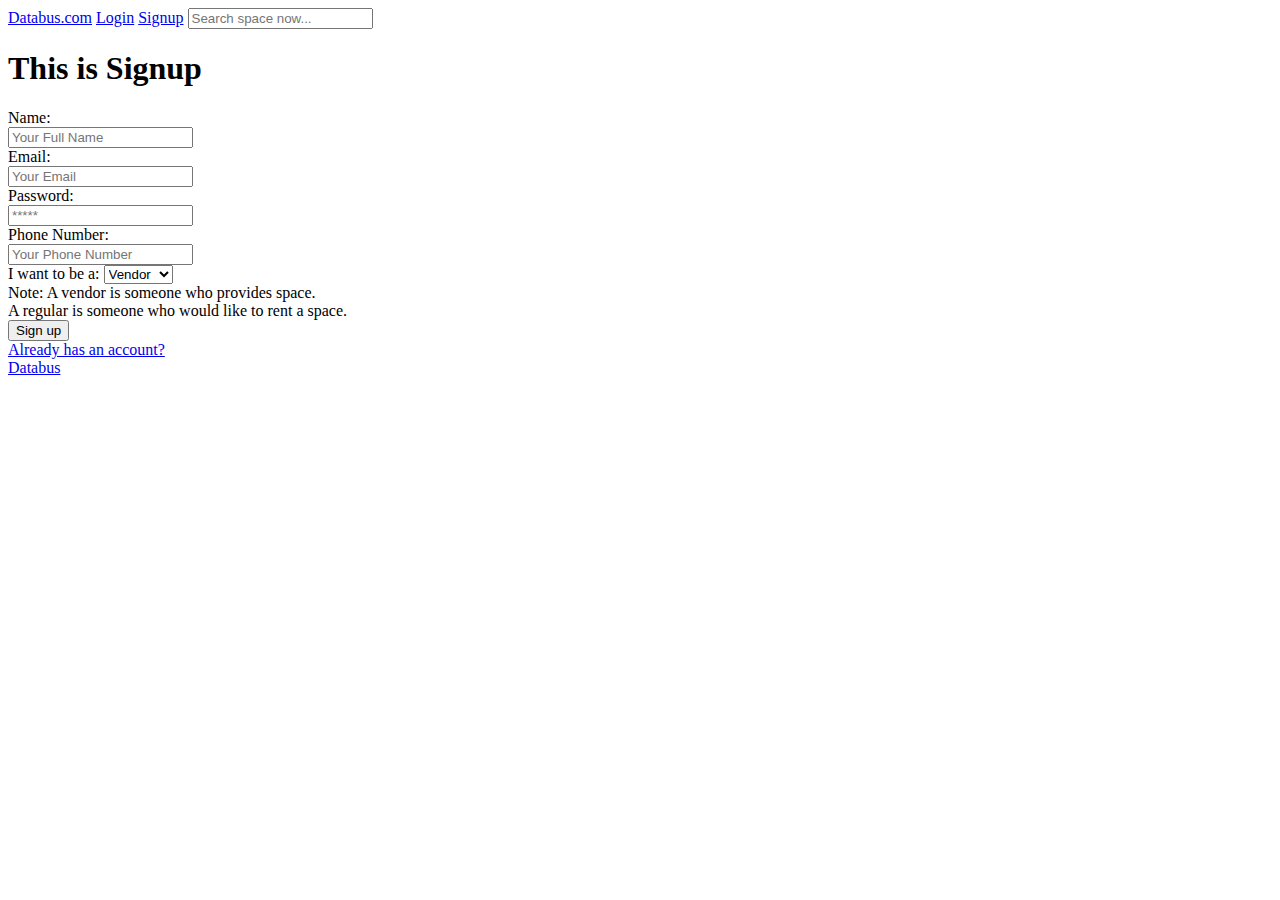
==== Phase3/Signup.html @ 72668330 "Moved relevant files to Phase 3. Deleted empty folder." ====
<!DOCTYPE html>
<html lang="en">
<head>
    <meta charset="UTF-8">
    <meta charset="UTF-8">
    <link rel="stylesheet" type="text/css" href="indexStyle.css">
    <link rel="p">
    <title>Sign up at Databus.com</title>


</head>
<body>
<div class="topnav">
    <a class="active" href="index.html">Databus.com</a>
    <a class="right" href="login.html">Login</a>
    <a class="right" href="Signup.html">Signup</a>
    <input type="text" placeholder="Search space now...">
</div>
<h1>This is Signup</h1>
<form>
    Name: <br>
    <input type="text" name="name" placeholder="Your Full Name">
    <br>
    Email: <br>
    <input type="email" name="email" placeholder="Your Email">
    <br>
    Password:
    <br>
    <input type="password" name="password" placeholder="*****">
    <br>
    Phone Number: <br>
    <input type="number" name="phone" placeholder="Your Phone Number">
    <br>
    I want to be a:
    <select title=" ">
        <option value="0">Vendor</option>
        <option value="1">Regular</option>
    </select>

    <br>
    Note: A vendor is someone who provides space.
    <br>
    A regular is someone who would like to rent a space.
    <br>
    <input type="submit" value="Sign up">
</form>
<a href="login.html">Already has an account?</a>
<br>
<a href="index.html">Databus</a>


</body>
</html>
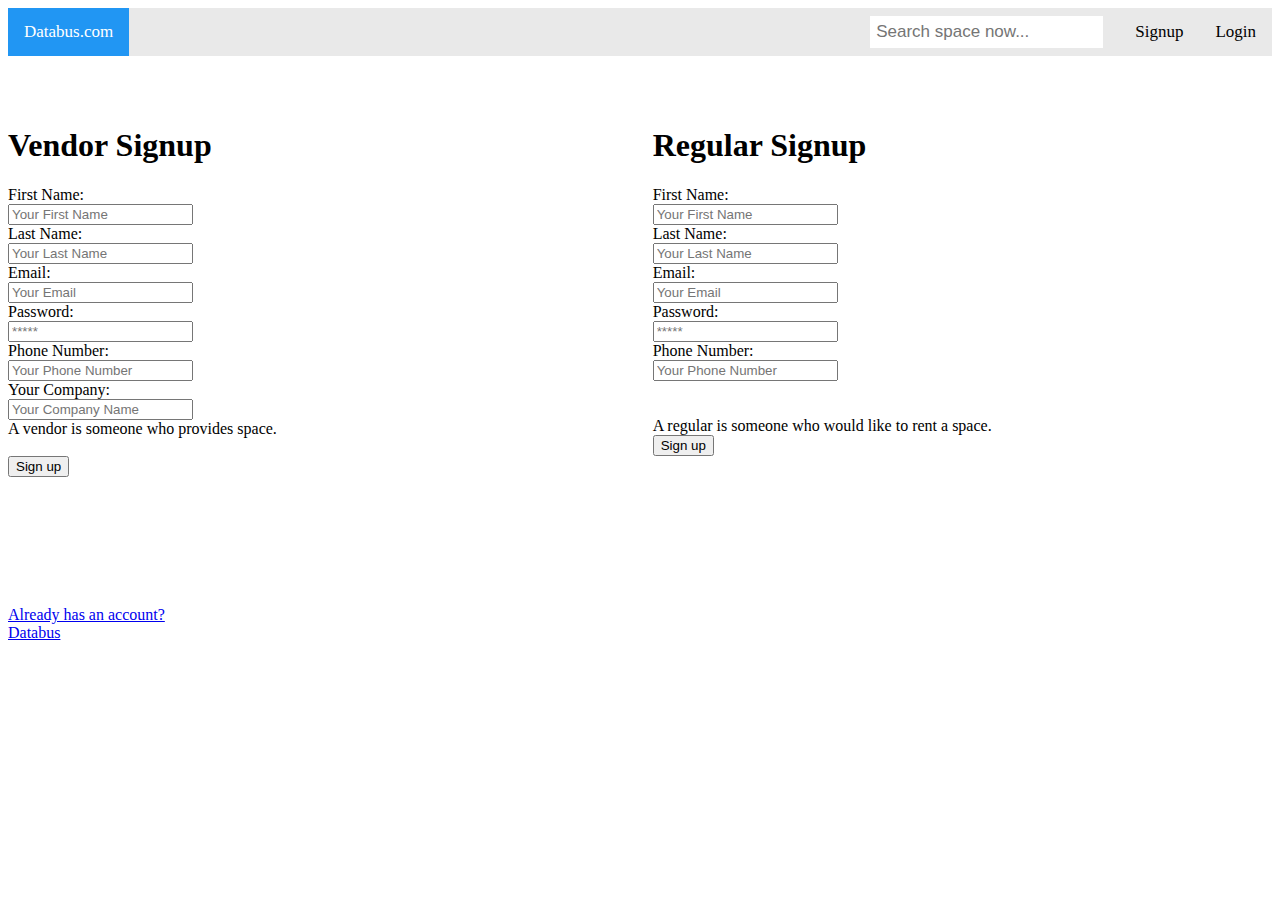
==== commit d9d6c24f: "Perfectly working with login/signup" ====
--- a/Phase3/Signup.html
+++ b/Phase3/Signup.html
@@ -16,10 +16,17 @@
     <a class="right" href="Signup.html">Signup</a>
     <input type="text" placeholder="Search space now...">
 </div>
-<h1>This is Signup</h1>
-<form>
-    Name: <br>
-    <input type="text" name="name" placeholder="Your Full Name">
+
+<div style="height: 50px;"></div>
+
+
+<form action="new_user.php" method="post" style=" width: 49%;height: 500px; float: left; ">
+    <h1>Vendor Signup</h1>
+    First Name: <br>
+    <input type="text" name="name" placeholder="Your First Name">
+    <br>
+    Last Name: <br>
+    <input type="text" name="last" placeholder="Your Last Name">
     <br>
     Email: <br>
     <input type="email" name="email" placeholder="Your Email">
@@ -31,19 +38,45 @@
     Phone Number: <br>
     <input type="number" name="phone" placeholder="Your Phone Number">
     <br>
-    I want to be a:
-    <select title=" ">
-        <option value="0">Vendor</option>
-        <option value="1">Regular</option>
-    </select>
+
+    Your Company: <br>
+    <input type ="text" name="company" placeholder="Your Company Name">
 
     <br>
-    Note: A vendor is someone who provides space.
+    A vendor is someone who provides space.
+    <br>
+    <br>
+    <input type="submit" value="Sign up">
+
+</form>
+<form action="new_regular.php" method="post" style="width: 49%;height: 500px; float: right;">
+    <h1>Regular Signup</h1>
+    First Name: <br>
+    <input type="text" name="name" placeholder="Your First Name">
+    <br>
+    Last Name: <br>
+    <input type="text" name="last" placeholder="Your Last Name">
+    <br>
+    Email: <br>
+    <input type="email" name="email" placeholder="Your Email">
+    <br>
+    Password:
+    <br>
+    <input type="password" name="password" placeholder="*****">
+    <br>
+    Phone Number: <br>
+    <input type="number" name="phone" placeholder="Your Phone Number">
+    <br>
+
+    <br>
     <br>
     A regular is someone who would like to rent a space.
     <br>
     <input type="submit" value="Sign up">
+
 </form>
+
+
 <a href="login.html">Already has an account?</a>
 <br>
 <a href="index.html">Databus</a>
--- a/Phase3/indexStyle.css
+++ b/Phase3/indexStyle.css
@@ -0,0 +1,60 @@
+/* Add a black background color to the top navigation bar */
+.topnav {
+    overflow: hidden;
+    background-color: #e9e9e9;
+}
+
+/* Style the links inside the navigation bar */
+.topnav a {
+    float: left;
+    display: block;
+    color: black;
+    text-align: center;
+    padding: 14px 16px;
+    text-decoration: none;
+    font-size: 17px;
+}
+
+/* Change the color of links on hover */
+.topnav a:hover {
+    background-color: #ddd;
+    color: black;
+}
+
+/* Style the "active" element to highlight the current page */
+.topnav a.active {
+    background-color: #2196F3;
+    color: white;
+}
+
+.topnav a.right{
+    float:right;
+}
+
+/* Style the search box inside the navigation bar */
+.topnav input[type=text] {
+    float: right;
+    padding: 6px;
+    border: none;
+    margin-top: 8px;
+    margin-right: 16px;
+    font-size: 17px;
+}
+
+
+
+
+/* When the screen is less than 600px wide, stack the links and the search field vertically instead of horizontally */
+@media screen and (max-width: 600px) {
+    .topnav a, .topnav input[type=text] {
+        float: none;
+        display: block;
+        text-align: left;
+        width: 100%;
+        margin: 0;
+        padding: 14px;
+    }
+    .topnav input[type=text] {
+        border: 1px solid #ccc;
+    }
+}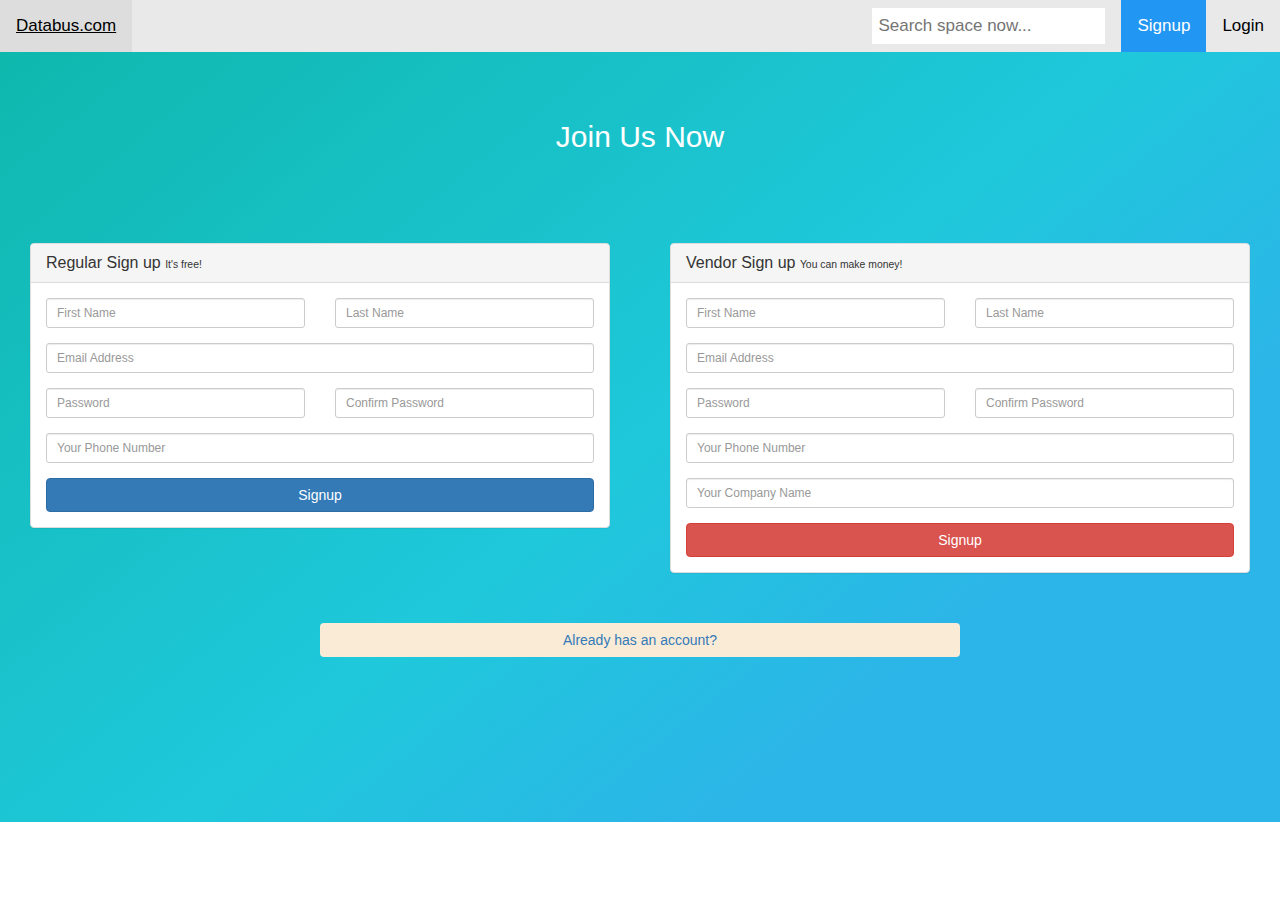
==== commit 367adb2a: "Vendor/Reguar can add/edit (space) address." ====
--- a/Phase3/Signup.html
+++ b/Phase3/Signup.html
@@ -2,8 +2,14 @@
 <html lang="en">
 <head>
     <meta charset="UTF-8">
-    <meta charset="UTF-8">
     <link rel="stylesheet" type="text/css" href="indexStyle.css">
+    <link rel="stylesheet" href="https://maxcdn.bootstrapcdn.com/bootstrap/3.3.7/css/bootstrap.min.css">
+
+    <!-- jQuery library -->
+    <script src="https://ajax.googleapis.com/ajax/libs/jquery/3.3.1/jquery.min.js"></script>
+
+    <!-- Latest compiled JavaScript -->
+    <script src="https://maxcdn.bootstrapcdn.com/bootstrap/3.3.7/js/bootstrap.min.js"></script>
     <link rel="p">
     <title>Sign up at Databus.com</title>
 
@@ -11,76 +17,135 @@
 </head>
 <body>
 <div class="topnav">
-    <a class="active" href="index.html">Databus.com</a>
+    <a class="normal" href="index.php">Databus.com</a>
     <a class="right" href="login.html">Login</a>
-    <a class="right" href="Signup.html">Signup</a>
-    <input type="text" placeholder="Search space now...">
+    <a class="right" href="Signup.html" style="background-color: #2196F3; color: white;">Signup</a>
+
+    <form action='search.php' method='post'>
+        <input type="search" name='search' placeholder="Search space now...">
+    </form>
 </div>
+
+<div class="jumbotron" style="margin-bottom: 0px;background: linear-gradient(141deg, #0fb8ad 0%, #1fc8db 51%, #2cb5e8 75%); border: none;height: 770px">
+    <div class="container text-center" style=" background: transparent">
+    <h2 style="color: white">Join Us Now</h2>
+    </div>
+
 
 <div style="height: 50px;"></div>
 
+<div class="container-fluid" >
+    <div class="row">
+        <div class="col-lg-6" style="padding: 30px 30px;">
+            <div class="panel panel-default">
+                <div class="panel-heading">
+                    <h3 class="panel-title">Regular Sign up <small>It's free!</small></h3>
+                </div>
+                <div class="panel-body">
+                    <form action="new_regular.php" role="form">
+                        <div class="row">
+                            <div class="col-xs-6 col-sm-6 col-md-6">
+                                <div class="form-group">
+                                    <input type="text" name="name" class="form-control input-sm" placeholder="First Name">
+                                </div>
+                            </div>
+                            <div class="col-xs-6 col-sm-6 col-md-6">
+                                <div class="form-group">
+                                    <input type="text" name="last" class="form-control input-sm" placeholder="Last Name">
+                                </div>
+                            </div>
+                        </div>
 
-<form action="new_user.php" method="post" style=" width: 49%;height: 500px; float: left; ">
-    <h1>Vendor Signup</h1>
-    First Name: <br>
-    <input type="text" name="name" placeholder="Your First Name">
-    <br>
-    Last Name: <br>
-    <input type="text" name="last" placeholder="Your Last Name">
-    <br>
-    Email: <br>
-    <input type="email" name="email" placeholder="Your Email">
-    <br>
-    Password:
-    <br>
-    <input type="password" name="password" placeholder="*****">
-    <br>
-    Phone Number: <br>
-    <input type="number" name="phone" placeholder="Your Phone Number">
-    <br>
+                        <div class="form-group">
+                            <input type="email" name="email" class="form-control input-sm" placeholder="Email Address">
+                        </div>
 
-    Your Company: <br>
-    <input type ="text" name="company" placeholder="Your Company Name">
+                        <div class="row">
+                            <div class="col-xs-6 col-sm-6 col-md-6">
+                                <div class="form-group">
+                                    <input type="password" name="password" class="form-control input-sm" placeholder="Password">
+                                </div>
+                            </div>
+                            <div class="col-xs-6 col-sm-6 col-md-6">
+                                <div class="form-group">
+                                    <input type="password" name="password_confirmation" id="password_confirmation" class="form-control input-sm" placeholder="Confirm Password">
+                                </div>
+                            </div>
+                        </div>
 
-    <br>
-    A vendor is someone who provides space.
-    <br>
-    <br>
-    <input type="submit" value="Sign up">
+                        <div class="form-group">
+                            <input type="number" name="phone" class="form-control input-sm" placeholder="Your Phone Number">
+                        </div>
 
-</form>
-<form action="new_regular.php" method="post" style="width: 49%;height: 500px; float: right;">
-    <h1>Regular Signup</h1>
-    First Name: <br>
-    <input type="text" name="name" placeholder="Your First Name">
-    <br>
-    Last Name: <br>
-    <input type="text" name="last" placeholder="Your Last Name">
-    <br>
-    Email: <br>
-    <input type="email" name="email" placeholder="Your Email">
-    <br>
-    Password:
-    <br>
-    <input type="password" name="password" placeholder="*****">
-    <br>
-    Phone Number: <br>
-    <input type="number" name="phone" placeholder="Your Phone Number">
-    <br>
+                        <input type="submit" value="Signup" class="btn btn-primary btn-block">
 
-    <br>
-    <br>
-    A regular is someone who would like to rent a space.
-    <br>
-    <input type="submit" value="Sign up">
+                    </form>
 
-</form>
+                </div>
+            </div>
+
+        </div>
+        <div class="col-lg-6" style="padding: 30px 30px;">
+
+            <div class="panel panel-default">
+                <div class="panel-heading">
+                    <h3 class="panel-title">Vendor Sign up <small>You can make money!</small></h3>
+                </div>
+                <div class="panel-body">
+                    <form action="new_user.php" role="form">
+                        <div class="row">
+                            <div class="col-xs-6 col-sm-6 col-md-6">
+                                <div class="form-group">
+                                    <input type="text" name="name" class="form-control input-sm" placeholder="First Name">
+                                </div>
+                            </div>
+                            <div class="col-xs-6 col-sm-6 col-md-6">
+                                <div class="form-group">
+                                    <input type="text" name="last" class="form-control input-sm" placeholder="Last Name">
+                                </div>
+                            </div>
+                        </div>
+
+                        <div class="form-group">
+                            <input type="email" name="email" class="form-control input-sm" placeholder="Email Address">
+                        </div>
+
+                        <div class="row">
+                            <div class="col-xs-6 col-sm-6 col-md-6">
+                                <div class="form-group">
+                                    <input type="password" name="password" class="form-control input-sm" placeholder="Password">
+                                </div>
+                            </div>
+                            <div class="col-xs-6 col-sm-6 col-md-6">
+                                <div class="form-group">
+                                    <input type="password" name="password_confirmation" class="form-control input-sm" placeholder="Confirm Password">
+                                </div>
+                            </div>
+                        </div>
+
+                        <div class="form-group">
+                            <input type="number" name="phone" class="form-control input-sm" placeholder="Your Phone Number">
+                        </div>
+
+                        <div class="form-group">
+                            <input type="text" name="company" class="form-control input-sm" placeholder="Your Company Name">
+                        </div>
+
+                        <input type="submit" value="Signup" class="btn btn-danger btn-block">
+
+                    </form>
+
+                </div>
+            </div>
+
+        </div>
+    </div>
+</div>
 
 
-<a href="login.html">Already has an account?</a>
+
+<a  href="login.html" class="btn btn-error" role="button" style="margin: auto; display: block; background-color: antiquewhite; width: 50%" >Already has an account?</a>
 <br>
-<a href="index.html">Databus</a>
-
-
+</div>
 </body>
 </html>--- a/Phase3/indexStyle.css
+++ b/Phase3/indexStyle.css
@@ -27,18 +27,27 @@
     color: white;
 }
 
+.topnav a.normal{
+    float: left;
+}
 .topnav a.right{
-    float:right;
+    float: right;
 }
 
 /* Style the search box inside the navigation bar */
-.topnav input[type=text] {
+.topnav input, .topnav form [type=search] {
     float: right;
     padding: 6px;
     border: none;
     margin-top: 8px;
     margin-right: 16px;
     font-size: 17px;
+}
+.img {
+    @extend .container text-center;
+    background-image: url("/indexpic.jpg");
+    height:500px;
+    width: 100%;
 }
 
 
